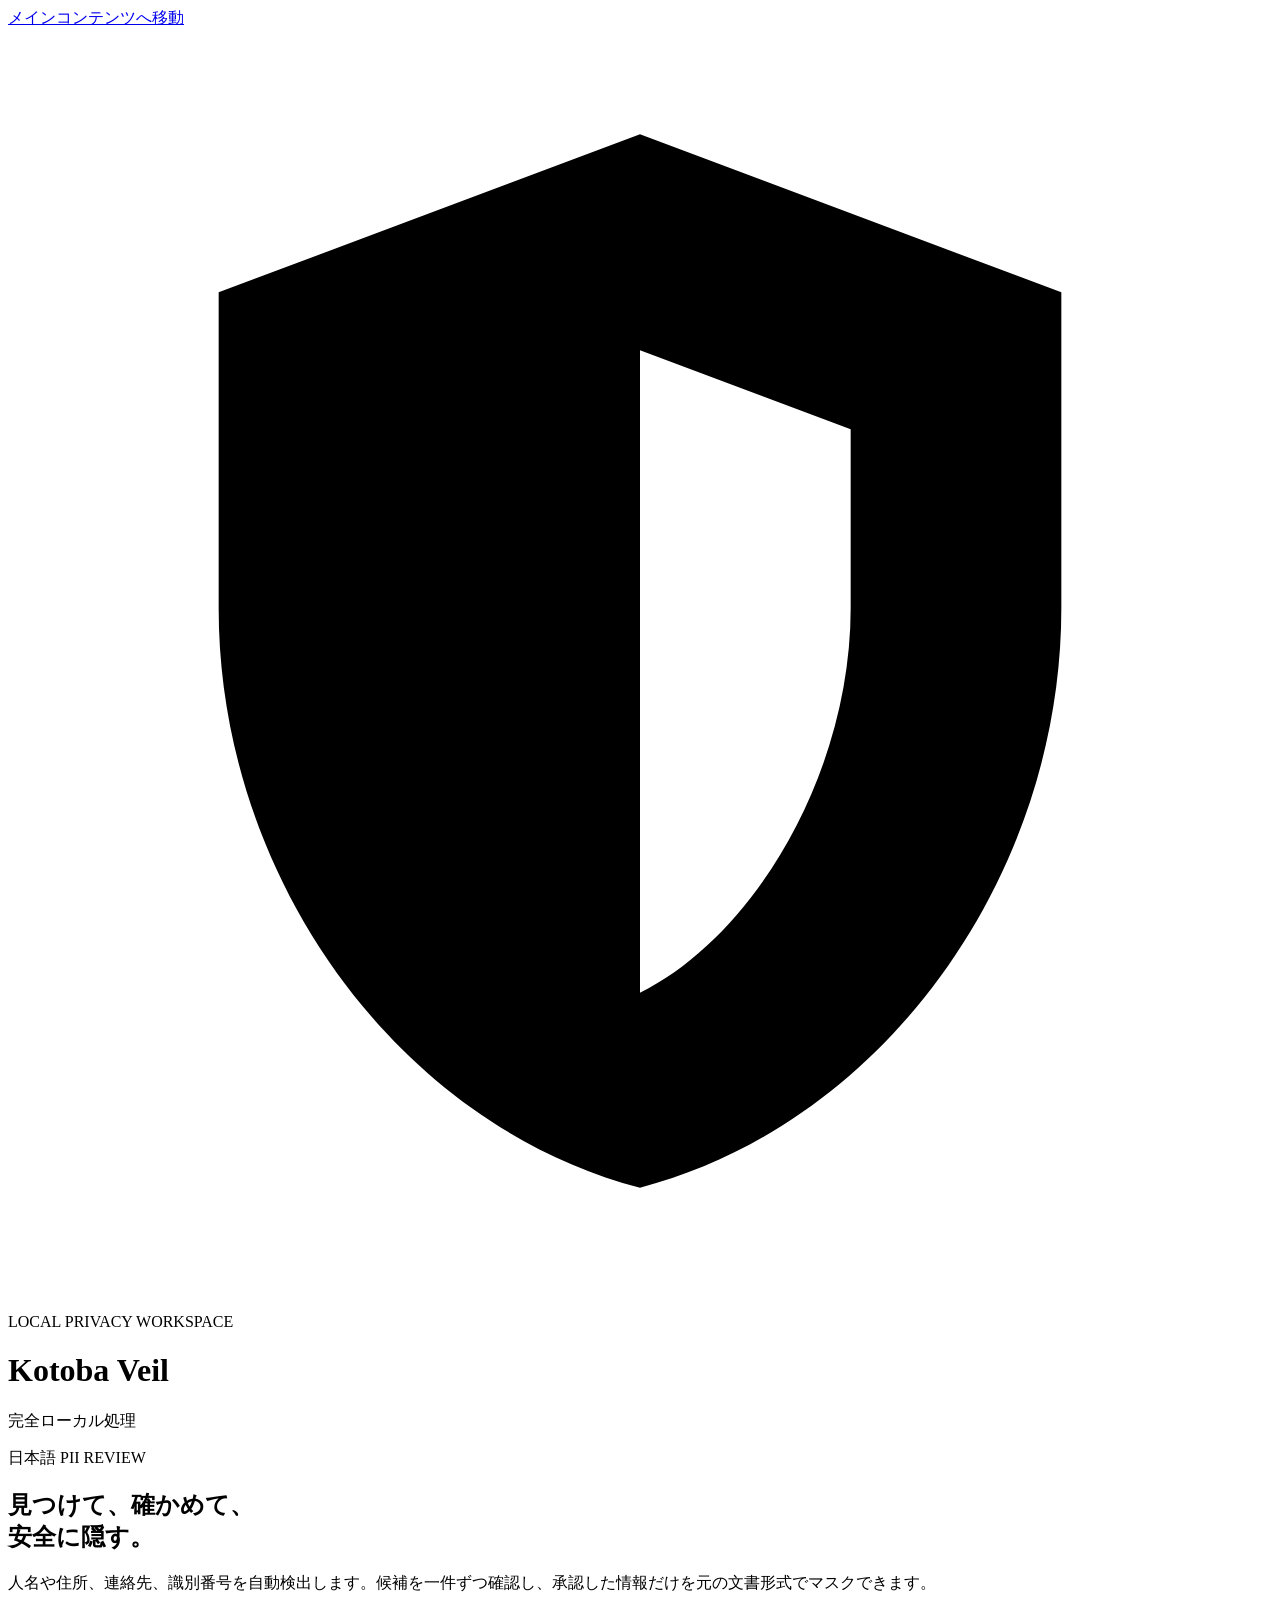
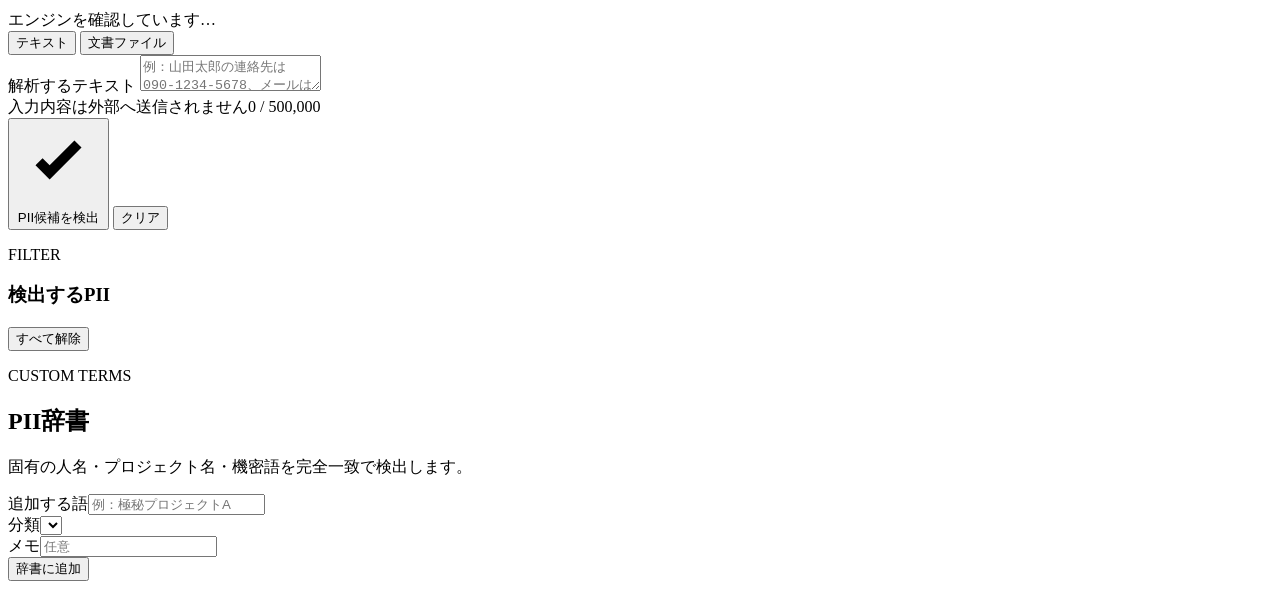
==== app/static/index.html @ 647ad05e "Initial commit: Japanese PII filtering application" ====
<!doctype html>
<html lang="ja">
<head>
  <meta charset="utf-8">
  <meta name="viewport" content="width=device-width, initial-scale=1">
  <meta name="description" content="完全ローカルで日本語文書のPIIを検出・レビュー・マスクします。">
  <title>Kotoba Veil — 日本語PIIマスキング</title>
  <link rel="stylesheet" href="/styles.css">
</head>
<body>
  <a class="skip-link" href="#workspace">メインコンテンツへ移動</a>
  <header class="app-header">
    <div class="brand-mark" aria-hidden="true">
      <svg viewBox="0 0 24 24"><path d="M12 2 4 5v6c0 5.1 3.4 9.8 8 11 4.6-1.2 8-5.9 8-11V5l-8-3Zm0 4.1 4 1.5V11c0 3.1-1.8 6.2-4 7.3V6.1Z"/></svg>
    </div>
    <div>
      <p class="eyebrow">LOCAL PRIVACY WORKSPACE</p>
      <h1>Kotoba Veil</h1>
    </div>
    <div class="local-badge"><span></span> 完全ローカル処理</div>
  </header>

  <main id="workspace" class="workspace">
    <section class="intro" aria-labelledby="intro-title">
      <div>
        <p class="eyebrow">日本語 PII REVIEW</p>
        <h2 id="intro-title">見つけて、確かめて、<br>安全に隠す。</h2>
      </div>
      <p>人名や住所、連絡先、識別番号を自動検出します。候補を一件ずつ確認し、承認した情報だけを元の文書形式でマスクできます。</p>
    </section>

    <div id="status-banner" class="status-banner" role="status" aria-live="polite">
      <span class="status-dot"></span><span id="status-text">エンジンを確認しています…</span>
    </div>

    <section class="tool-grid">
      <div class="main-panel">
        <div class="tabs" role="tablist" aria-label="入力形式">
          <button id="text-tab" class="tab active" role="tab" aria-selected="true" aria-controls="text-panel">テキスト</button>
          <button id="document-tab" class="tab" role="tab" aria-selected="false" aria-controls="document-panel">文書ファイル</button>
        </div>

        <div id="text-panel" class="input-panel" role="tabpanel" aria-labelledby="text-tab">
          <label for="source-text">解析するテキスト</label>
          <textarea id="source-text" maxlength="500000" placeholder="例：山田太郎の連絡先は 090-1234-5678、メールは taro@example.jp です。"></textarea>
          <div class="input-meta"><span>入力内容は外部へ送信されません</span><span id="char-count">0 / 500,000</span></div>
        </div>

        <div id="document-panel" class="input-panel" role="tabpanel" aria-labelledby="document-tab" hidden>
          <label id="drop-zone" class="drop-zone" for="document-file">
            <svg viewBox="0 0 24 24" aria-hidden="true"><path d="M12 3 7 8h3v6h4V8h3l-5-5ZM5 13v6h14v-6h2v8H3v-8h2Z"/></svg>
            <strong>文書を選択、またはドロップ</strong>
            <span>DOCX・PPTX・PDF / 最大25MB</span>
          </label>
          <input id="document-file" class="visually-hidden" type="file" accept=".docx,.pptx,.pdf">
          <div id="file-summary" class="file-summary" hidden></div>
        </div>

        <div class="action-row">
          <button id="analyze-button" class="primary-button" type="button">
            <svg viewBox="0 0 24 24" aria-hidden="true"><path d="m9.5 16.5-4-4 2-2 2 2 7-7 2 2-9 9Z"/></svg>
            PII候補を検出
          </button>
          <button id="clear-button" class="secondary-button" type="button">クリア</button>
        </div>
      </div>

      <aside class="settings-panel" aria-labelledby="entity-heading">
        <div class="panel-heading">
          <div><p class="eyebrow">FILTER</p><h3 id="entity-heading">検出するPII</h3></div>
          <button id="toggle-all" class="text-button" type="button">すべて解除</button>
        </div>
        <div id="entity-options" class="entity-options" aria-busy="true"></div>
      </aside>
    </section>

    <section id="review-section" class="review-section" aria-labelledby="review-heading" hidden>
      <div class="review-header">
        <div>
          <p class="eyebrow">HUMAN REVIEW</p>
          <h2 id="review-heading">検出結果を確認</h2>
          <p id="review-summary"></p>
        </div>
        <div class="review-actions">
          <button id="accept-all" class="secondary-button" type="button">すべて承認</button>
          <button id="reject-all" class="secondary-button" type="button">すべて解除</button>
        </div>
      </div>
      <div class="review-layout">
        <div id="highlight-preview" class="highlight-preview" tabindex="0" aria-label="検出箇所プレビュー"></div>
        <div id="finding-list" class="finding-list"></div>
      </div>
      <div class="export-bar">
        <div><strong id="accepted-count">0件をマスク</strong><span>承認した候補だけが出力に反映されます</span></div>
        <button id="export-button" class="primary-button" type="button">マスク結果を作成</button>
      </div>
      <div id="result-box" class="result-box" hidden>
        <div class="panel-heading"><h3>マスク結果</h3><button id="copy-button" class="text-button" type="button">コピー</button></div>
        <pre id="masked-result"></pre>
      </div>
    </section>

    <section class="dictionary-panel" aria-labelledby="dictionary-heading">
      <div class="panel-heading">
        <div><p class="eyebrow">CUSTOM TERMS</p><h2 id="dictionary-heading">PII辞書</h2></div>
        <p>固有の人名・プロジェクト名・機密語を完全一致で検出します。</p>
      </div>
      <form id="dictionary-form" class="dictionary-form">
        <div><label for="dictionary-term">追加する語</label><input id="dictionary-term" required maxlength="200" placeholder="例：極秘プロジェクトA"></div>
        <div><label for="dictionary-type">分類</label><select id="dictionary-type"></select></div>
        <div><label for="dictionary-note">メモ</label><input id="dictionary-note" maxlength="500" placeholder="任意"></div>
        <button class="secondary-button" type="submit">辞書に追加</button>
      </form>
      <div id="dictionary-list" class="dictionary-list"></div>
    </section>
  </main>

  <div id="toast" class="toast" role="alert" aria-live="assertive" hidden></div>
  <script src="/app.js" defer></script>
</body>
</html>
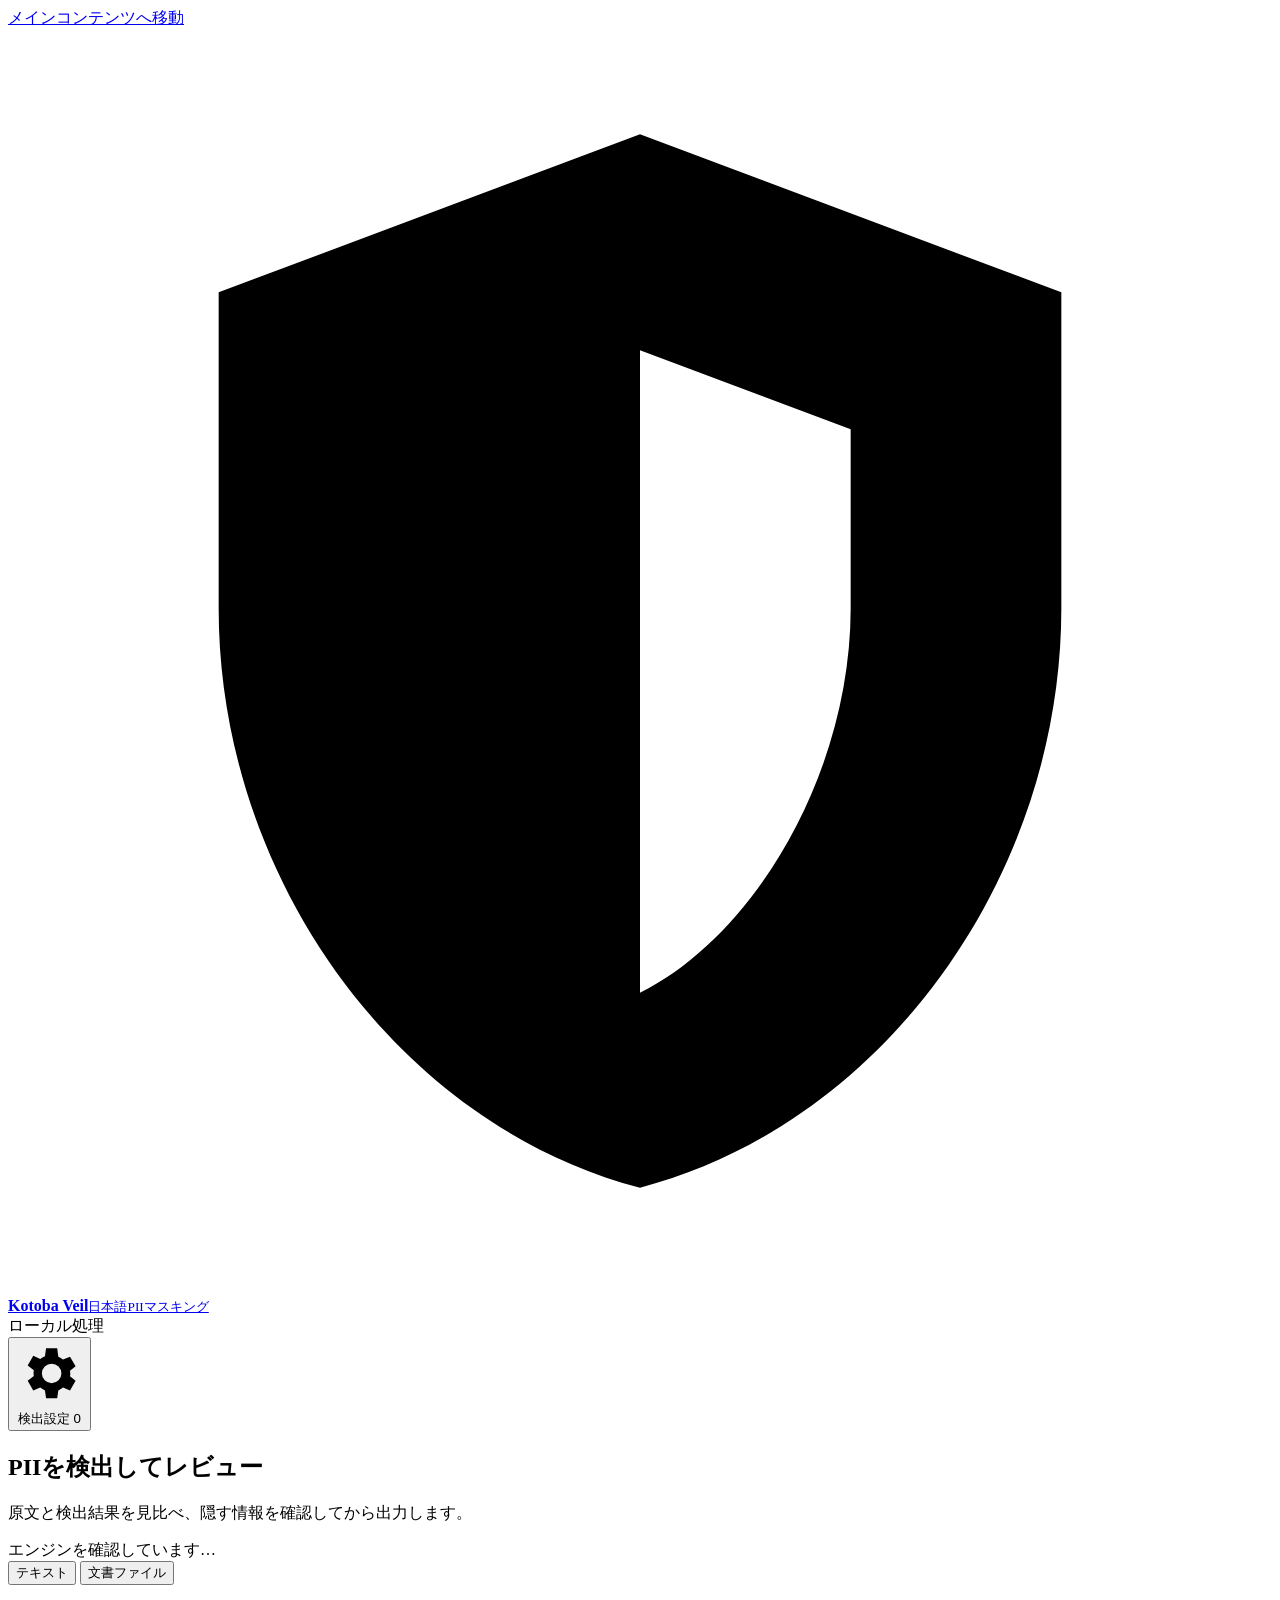
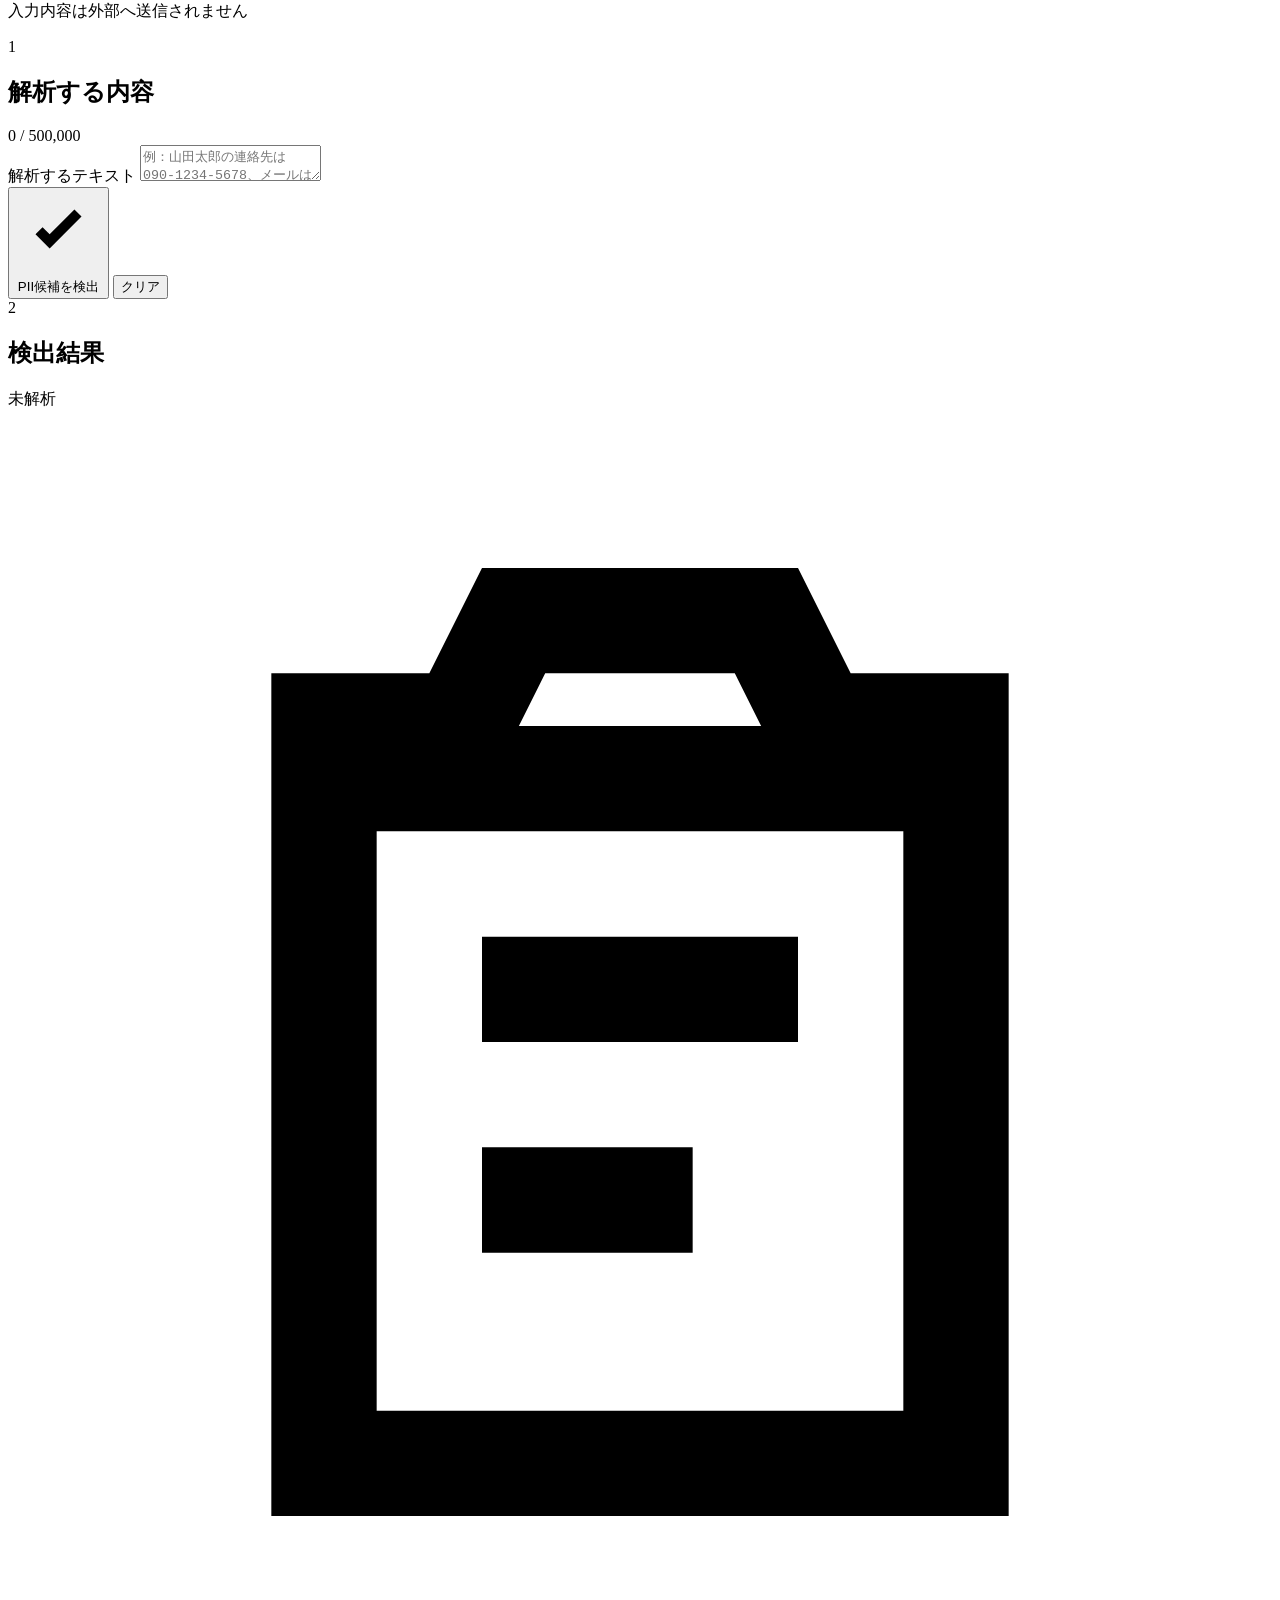
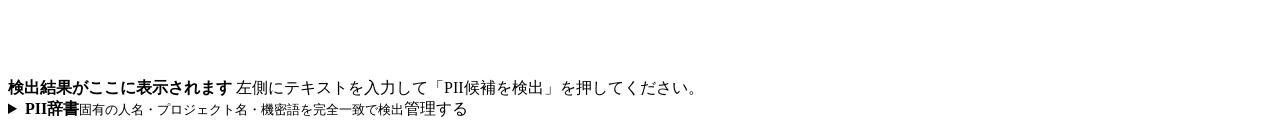
==== commit aa24567c: "Add entity label replacement and redesign PII review UI" ====
--- a/app/static/index.html
+++ b/app/static/index.html
@@ -10,113 +10,140 @@
 <body>
   <a class="skip-link" href="#workspace">メインコンテンツへ移動</a>
   <header class="app-header">
-    <div class="brand-mark" aria-hidden="true">
-      <svg viewBox="0 0 24 24"><path d="M12 2 4 5v6c0 5.1 3.4 9.8 8 11 4.6-1.2 8-5.9 8-11V5l-8-3Zm0 4.1 4 1.5V11c0 3.1-1.8 6.2-4 7.3V6.1Z"/></svg>
+    <div class="header-inner">
+      <a class="brand" href="/" aria-label="Kotoba Veil ホーム">
+        <span class="brand-mark" aria-hidden="true">
+          <svg viewBox="0 0 24 24"><path d="M12 2 4 5v6c0 5.1 3.4 9.8 8 11 4.6-1.2 8-5.9 8-11V5l-8-3Zm0 4.1 4 1.5V11c0 3.1-1.8 6.2-4 7.3V6.1Z"/></svg>
+        </span>
+        <span><strong>Kotoba Veil</strong><small>日本語PIIマスキング</small></span>
+      </a>
+      <div class="header-actions">
+        <div class="local-badge"><span></span> ローカル処理</div>
+        <button id="open-settings" class="settings-button" type="button" aria-haspopup="dialog">
+          <svg viewBox="0 0 24 24" aria-hidden="true"><path d="M19.4 13a7.8 7.8 0 0 0 .1-1 7.8 7.8 0 0 0-.1-1l2-1.6-2-3.4-2.5 1a7.4 7.4 0 0 0-1.7-1L14.8 3h-4l-.4 2.8a7.4 7.4 0 0 0-1.7 1L6.2 5.7l-2 3.5 2.2 1.7a7.8 7.8 0 0 0-.1 1 7.8 7.8 0 0 0 .1 1l-2.2 1.7 2 3.5 2.5-1a7.4 7.4 0 0 0 1.7 1l.4 2.8h4l.4-2.8a7.4 7.4 0 0 0 1.7-1l2.5 1 2-3.5-2-1.6ZM12.8 15.5a3.5 3.5 0 1 1 0-7 3.5 3.5 0 0 1 0 7Z"/></svg>
+          検出設定 <span id="selected-entity-count" class="settings-count">0</span>
+        </button>
+      </div>
     </div>
-    <div>
-      <p class="eyebrow">LOCAL PRIVACY WORKSPACE</p>
-      <h1>Kotoba Veil</h1>
-    </div>
-    <div class="local-badge"><span></span> 完全ローカル処理</div>
   </header>
 
   <main id="workspace" class="workspace">
-    <section class="intro" aria-labelledby="intro-title">
+    <section class="page-heading" aria-labelledby="intro-title">
       <div>
-        <p class="eyebrow">日本語 PII REVIEW</p>
-        <h2 id="intro-title">見つけて、確かめて、<br>安全に隠す。</h2>
+        <h1 id="intro-title">PIIを検出してレビュー</h1>
+        <p>原文と検出結果を見比べ、隠す情報を確認してから出力します。</p>
       </div>
-      <p>人名や住所、連絡先、識別番号を自動検出します。候補を一件ずつ確認し、承認した情報だけを元の文書形式でマスクできます。</p>
     </section>
 
     <div id="status-banner" class="status-banner" role="status" aria-live="polite">
       <span class="status-dot"></span><span id="status-text">エンジンを確認しています…</span>
     </div>
 
-    <section class="tool-grid">
-      <div class="main-panel">
+    <section class="comparison-shell" aria-label="PII解析ワークスペース">
+      <div class="workspace-toolbar">
         <div class="tabs" role="tablist" aria-label="入力形式">
           <button id="text-tab" class="tab active" role="tab" aria-selected="true" aria-controls="text-panel">テキスト</button>
           <button id="document-tab" class="tab" role="tab" aria-selected="false" aria-controls="document-panel">文書ファイル</button>
         </div>
-
-        <div id="text-panel" class="input-panel" role="tabpanel" aria-labelledby="text-tab">
-          <label for="source-text">解析するテキスト</label>
-          <textarea id="source-text" maxlength="500000" placeholder="例：山田太郎の連絡先は 090-1234-5678、メールは taro@example.jp です。"></textarea>
-          <div class="input-meta"><span>入力内容は外部へ送信されません</span><span id="char-count">0 / 500,000</span></div>
-        </div>
-
-        <div id="document-panel" class="input-panel" role="tabpanel" aria-labelledby="document-tab" hidden>
-          <label id="drop-zone" class="drop-zone" for="document-file">
-            <svg viewBox="0 0 24 24" aria-hidden="true"><path d="M12 3 7 8h3v6h4V8h3l-5-5ZM5 13v6h14v-6h2v8H3v-8h2Z"/></svg>
-            <strong>文書を選択、またはドロップ</strong>
-            <span>DOCX・PPTX・PDF / 最大25MB</span>
-          </label>
-          <input id="document-file" class="visually-hidden" type="file" accept=".docx,.pptx,.pdf">
-          <div id="file-summary" class="file-summary" hidden></div>
-        </div>
-
-        <div class="action-row">
-          <button id="analyze-button" class="primary-button" type="button">
-            <svg viewBox="0 0 24 24" aria-hidden="true"><path d="m9.5 16.5-4-4 2-2 2 2 7-7 2 2-9 9Z"/></svg>
-            PII候補を検出
-          </button>
-          <button id="clear-button" class="secondary-button" type="button">クリア</button>
-        </div>
+        <p><span class="privacy-dot"></span> 入力内容は外部へ送信されません</p>
       </div>
 
-      <aside class="settings-panel" aria-labelledby="entity-heading">
-        <div class="panel-heading">
-          <div><p class="eyebrow">FILTER</p><h3 id="entity-heading">検出するPII</h3></div>
-          <button id="toggle-all" class="text-button" type="button">すべて解除</button>
-        </div>
-        <div id="entity-options" class="entity-options" aria-busy="true"></div>
-      </aside>
-    </section>
+      <div class="comparison-grid">
+        <article class="source-pane" aria-labelledby="source-heading">
+          <div class="pane-heading">
+            <div><span class="step-number">1</span><h2 id="source-heading">解析する内容</h2></div>
+            <span id="char-count">0 / 500,000</span>
+          </div>
 
-    <section id="review-section" class="review-section" aria-labelledby="review-heading" hidden>
-      <div class="review-header">
-        <div>
-          <p class="eyebrow">HUMAN REVIEW</p>
-          <h2 id="review-heading">検出結果を確認</h2>
-          <p id="review-summary"></p>
-        </div>
-        <div class="review-actions">
-          <button id="accept-all" class="secondary-button" type="button">すべて承認</button>
-          <button id="reject-all" class="secondary-button" type="button">すべて解除</button>
-        </div>
-      </div>
-      <div class="review-layout">
-        <div id="highlight-preview" class="highlight-preview" tabindex="0" aria-label="検出箇所プレビュー"></div>
-        <div id="finding-list" class="finding-list"></div>
-      </div>
-      <div class="export-bar">
-        <div><strong id="accepted-count">0件をマスク</strong><span>承認した候補だけが出力に反映されます</span></div>
-        <button id="export-button" class="primary-button" type="button">マスク結果を作成</button>
-      </div>
-      <div id="result-box" class="result-box" hidden>
-        <div class="panel-heading"><h3>マスク結果</h3><button id="copy-button" class="text-button" type="button">コピー</button></div>
-        <pre id="masked-result"></pre>
+          <div id="text-panel" class="input-panel" role="tabpanel" aria-labelledby="text-tab">
+            <label class="visually-hidden" for="source-text">解析するテキスト</label>
+            <textarea id="source-text" maxlength="500000" placeholder="例：山田太郎の連絡先は 090-1234-5678、メールは taro@example.jp です。"></textarea>
+          </div>
+
+          <div id="document-panel" class="input-panel" role="tabpanel" aria-labelledby="document-tab" hidden>
+            <label id="drop-zone" class="drop-zone" for="document-file">
+              <svg viewBox="0 0 24 24" aria-hidden="true"><path d="M12 3 7 8h3v6h4V8h3l-5-5ZM5 13v6h14V8h3l-5-5ZM5 13v6h14v-6h2v8H3v-8h2Z"/></svg>
+              <strong>文書を選択、またはドロップ</strong>
+              <span>DOCX・PPTX・PDF / 最大25MB</span>
+            </label>
+            <input id="document-file" class="visually-hidden" type="file" accept=".docx,.pptx,.pdf">
+            <div id="file-summary" class="file-summary" hidden></div>
+          </div>
+
+          <div class="action-row">
+            <button id="analyze-button" class="primary-button" type="button">
+              <svg viewBox="0 0 24 24" aria-hidden="true"><path d="m9.5 16.5-4-4 2-2 2 2 7-7 2 2-9 9Z"/></svg>
+              PII候補を検出
+            </button>
+            <button id="clear-button" class="secondary-button" type="button">クリア</button>
+          </div>
+        </article>
+
+        <article id="review-section" class="review-section" aria-labelledby="review-heading">
+          <div class="pane-heading review-pane-heading">
+            <div><span class="step-number">2</span><h2 id="review-heading">検出結果</h2></div>
+            <span id="review-summary">未解析</span>
+          </div>
+          <div id="review-empty" class="review-empty">
+            <svg viewBox="0 0 24 24" aria-hidden="true"><path d="M9 3h6l1 2h3v16H5V5h3l1-2Zm1.2 2-.5 1h4.6l-.5-1h-3.6ZM7 8v11h10V8H7Zm2 2h6v2H9v-2Zm0 4h4v2H9v-2Z"/></svg>
+            <strong>検出結果がここに表示されます</strong>
+            <span>左側にテキストを入力して「PII候補を検出」を押してください。</span>
+          </div>
+          <div id="review-content" hidden>
+            <div class="review-controls">
+              <div id="entity-legend" class="entity-legend" aria-label="検出ラベルの凡例"></div>
+              <div class="review-actions">
+                <button id="accept-all" class="text-button" type="button">すべて承認</button>
+                <button id="reject-all" class="text-button" type="button">すべて解除</button>
+              </div>
+            </div>
+            <div id="highlight-preview" class="highlight-preview" tabindex="0" aria-label="ラベル付き検出箇所プレビュー"></div>
+            <div class="finding-heading"><h3>検出候補</h3><span>チェックを外すとマスクしません</span></div>
+            <div id="finding-list" class="finding-list"></div>
+            <div class="export-bar">
+              <div><strong id="accepted-count">0件をマスク</strong><span>承認した候補だけが出力に反映されます</span></div>
+              <button id="export-button" class="primary-button" type="button">マスク結果を作成</button>
+            </div>
+            <div id="result-box" class="result-box" hidden>
+              <div class="panel-heading">
+                <div><h3>ラベル付きマスク結果</h3><p>元の値を、情報の種類を示すラベルに置き換えました。</p></div>
+                <button id="copy-button" class="text-button" type="button">コピー</button>
+              </div>
+              <pre id="masked-result"></pre>
+            </div>
+          </div>
+        </article>
       </div>
     </section>
 
-    <section class="dictionary-panel" aria-labelledby="dictionary-heading">
-      <div class="panel-heading">
-        <div><p class="eyebrow">CUSTOM TERMS</p><h2 id="dictionary-heading">PII辞書</h2></div>
-        <p>固有の人名・プロジェクト名・機密語を完全一致で検出します。</p>
+    <details class="dictionary-panel">
+      <summary><span><strong>PII辞書</strong><small>固有の人名・プロジェクト名・機密語を完全一致で検出</small></span><span class="summary-action">管理する</span></summary>
+      <div class="dictionary-content" aria-labelledby="dictionary-heading">
+        <h2 id="dictionary-heading" class="visually-hidden">PII辞書</h2>
+        <form id="dictionary-form" class="dictionary-form">
+          <div><label for="dictionary-term">追加する語</label><input id="dictionary-term" required maxlength="200" placeholder="例：極秘プロジェクトA"></div>
+          <div><label for="dictionary-type">分類</label><select id="dictionary-type"></select></div>
+          <div><label for="dictionary-note">メモ</label><input id="dictionary-note" maxlength="500" placeholder="任意"></div>
+          <button class="secondary-button" type="submit">辞書に追加</button>
+        </form>
+        <div id="dictionary-list" class="dictionary-list"></div>
       </div>
-      <form id="dictionary-form" class="dictionary-form">
-        <div><label for="dictionary-term">追加する語</label><input id="dictionary-term" required maxlength="200" placeholder="例：極秘プロジェクトA"></div>
-        <div><label for="dictionary-type">分類</label><select id="dictionary-type"></select></div>
-        <div><label for="dictionary-note">メモ</label><input id="dictionary-note" maxlength="500" placeholder="任意"></div>
-        <button class="secondary-button" type="submit">辞書に追加</button>
-      </form>
-      <div id="dictionary-list" class="dictionary-list"></div>
-    </section>
+    </details>
   </main>
+
+  <dialog id="settings-dialog" class="settings-dialog" aria-labelledby="entity-heading">
+    <div class="dialog-header">
+      <div><p class="eyebrow">DETECTION SETTINGS</p><h2 id="entity-heading">検出するPII</h2><p>解析対象にする情報の種類を選択します。</p></div>
+      <button id="close-settings" class="icon-button" type="button" aria-label="検出設定を閉じる">
+        <svg viewBox="0 0 24 24" aria-hidden="true"><path d="m6.4 5 5.6 5.6L17.6 5 19 6.4 13.4 12l5.6 5.6-1.4 1.4-5.6-5.6L6.4 19 5 17.6l5.6-5.6L5 6.4 6.4 5Z"/></svg>
+      </button>
+    </div>
+    <div class="settings-toolbar"><span id="dialog-selection-summary">0件を検出</span><button id="toggle-all" class="text-button" type="button">すべて解除</button></div>
+    <div id="entity-options" class="entity-options" aria-busy="true"></div>
+    <div class="dialog-footer"><button id="apply-settings" class="primary-button" type="button">設定を適用</button></div>
+  </dialog>
 
   <div id="toast" class="toast" role="alert" aria-live="assertive" hidden></div>
   <script src="/app.js" defer></script>
 </body>
 </html>
-
